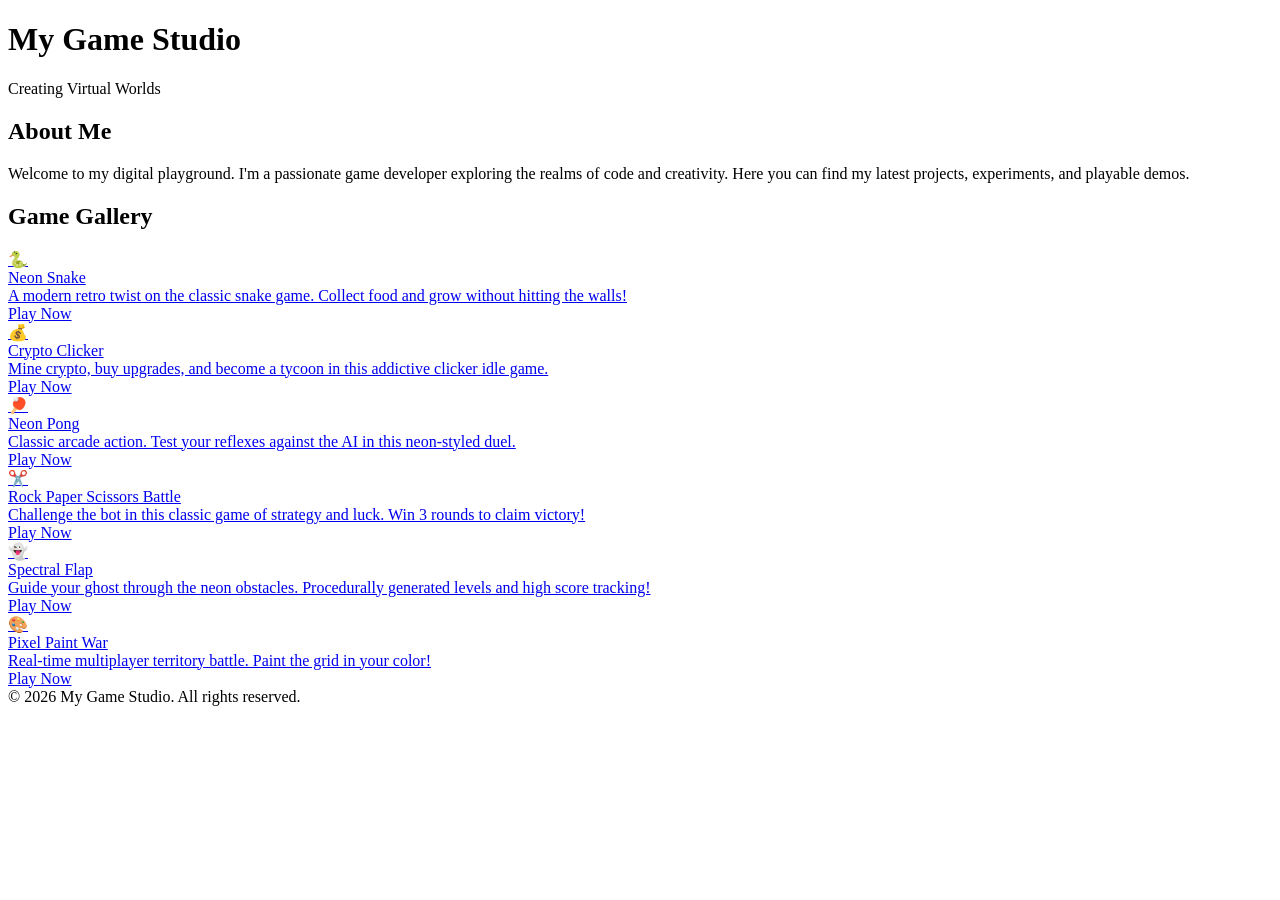
==== index.html @ 2fc1f6f2 "index.html: Renamed RPS to Rock Paper Scissors" ====
<!DOCTYPE html>
<html lang="en">

<head>
    <meta charset="UTF-8">
    <meta name="viewport" content="width=device-width, initial-scale=1.0">
    <title>My Game Studio | Portfolio</title>
    <link rel="stylesheet" href="styles.css">
</head>

<body>

    <header>
        <h1 class="neon-title">My Game Studio</h1>
        <div class="subtitle">Creating Virtual Worlds</div>
    </header>

    <section class="about-section">
        <h2>About Me</h2>
        <p>
            Welcome to my digital playground. I'm a passionate game developer exploring the realms of code and
            creativity.
            Here you can find my latest projects, experiments, and playable demos.
        </p>
    </section>

    <div class="gallery-container">
        <h2 class="section-title">Game Gallery</h2>

        <div class="games-grid">
            <!-- Snake Game Card -->
            <a href="games/01-neon-snake/src/snake.html" class="game-card">
                <div class="card-content">
                    <div class="card-icon">🐍</div>
                    <div class="game-title">Neon Snake</div>
                    <div class="game-desc">A modern retro twist on the classic snake game. Collect food and grow without
                        hitting the walls!</div>
                    <div class="play-btn">Play Now</div>
                </div>
            </a>

            <!-- Crypto Clicker Card -->
            <a href="games/02-crypto-clicker/src/clicker.html" class="game-card">
                <div class="card-content">
                    <div class="card-icon">💰</div>
                    <div class="game-title">Crypto Clicker</div>
                    <div class="game-desc">Mine crypto, buy upgrades, and become a tycoon in this addictive clicker idle
                        game.</div>
                    <div class="play-btn">Play Now</div>
                </div>
            </a>

            <!-- Pong Game Card -->
            <a href="games/03-pong/src/pong.html" class="game-card">
                <div class="card-content">
                    <div class="card-icon">🏓</div>
                    <div class="game-title">Neon Pong</div>
                    <div class="game-desc">Classic arcade action. Test your reflexes against the AI in this neon-styled
                        duel.</div>
                    <div class="play-btn">Play Now</div>
                </div>
            </a>

            <!-- Rock Paper Scissors Card -->
            <a href="games/04-rock-paper-scissors/src/index.html" class="game-card">
                <div class="card-content">
                    <div class="card-icon">✂️</div>
                    <div class="game-title">Rock Paper Scissors Battle</div>
                    <div class="game-desc">Challenge the bot in this classic game of strategy and luck. Win 3 rounds to
                        claim victory!</div>
                    <div class="play-btn">Play Now</div>
                </div>
            </a>

            <!-- Flappy Ghost Card -->
            <a href="games/05-flappy-ghost/index.html" class="game-card">
                <div class="card-content">
                    <div class="card-icon">👻</div>
                    <div class="game-title">Spectral Flap</div>
                    <div class="game-desc">Guide your ghost through the neon obstacles. Procedurally generated levels
                        and high score tracking!</div>
                    <div class="play-btn">Play Now</div>
                </div>
            </a>

            <!-- Pixel Paint War Card -->
            <a href="games/06-pixel-paint-war/src/public/index.html" class="game-card">
                <div class="card-content">
                    <div class="card-icon">🎨</div>
                    <div class="game-title">Pixel Paint War</div>
                    <div class="game-desc">Real-time multiplayer territory battle. Paint the grid in your color!</div>
                    <div class="play-btn">Play Now</div>
                </div>
            </a>
        </div>
    </div>

    <footer>
        &copy; 2026 My Game Studio. All rights reserved.
    </footer>

</body>

</html>
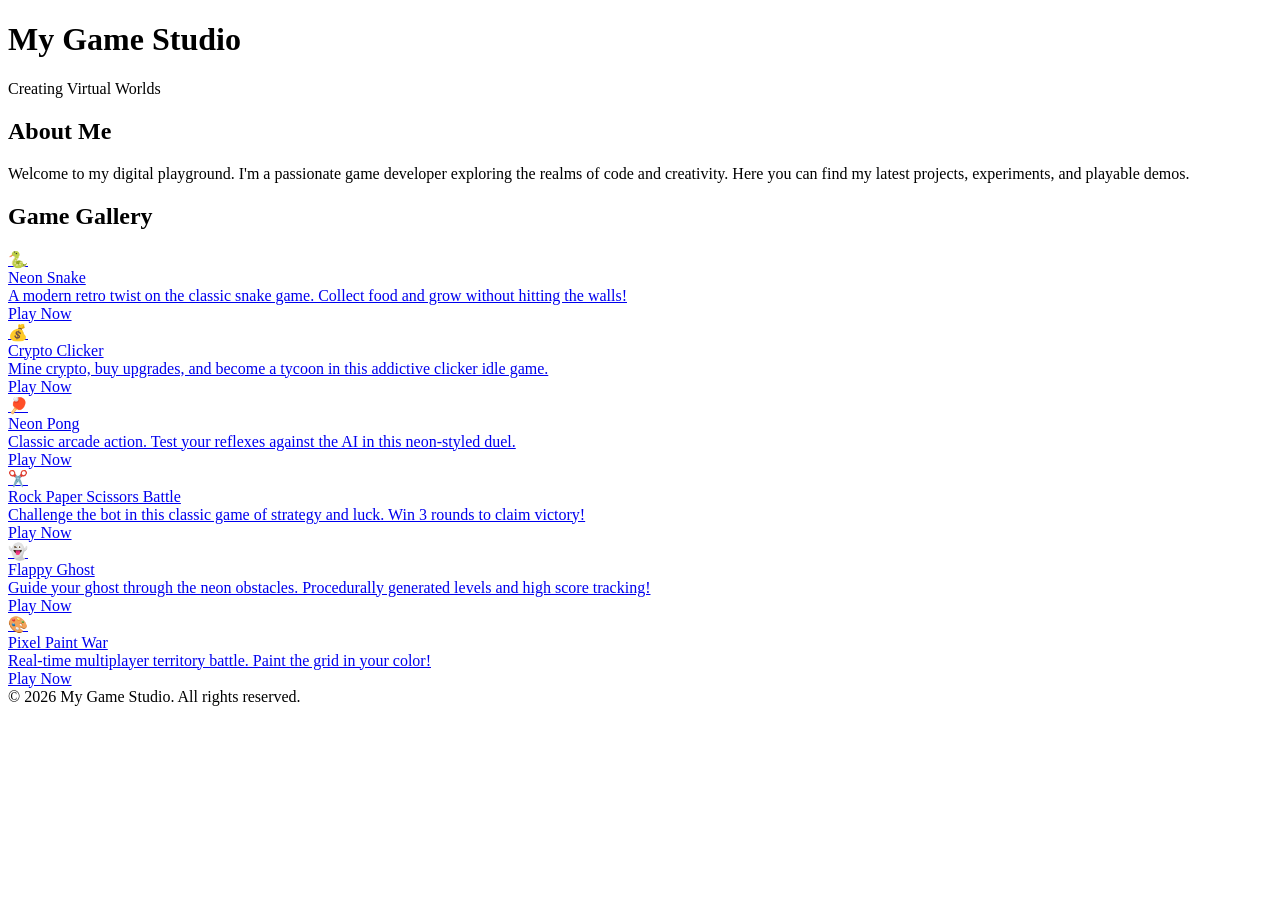
==== commit 47427690: "Flappy Ghost: renamed "Spectral Flap" to "Flappy Ghost" across title, UI, and references" ====
--- a/index.html
+++ b/index.html
@@ -76,7 +76,7 @@
             <a href="games/05-flappy-ghost/index.html" class="game-card">
                 <div class="card-content">
                     <div class="card-icon">👻</div>
-                    <div class="game-title">Spectral Flap</div>
+                    <div class="game-title">Flappy Ghost</div>
                     <div class="game-desc">Guide your ghost through the neon obstacles. Procedurally generated levels
                         and high score tracking!</div>
                     <div class="play-btn">Play Now</div>
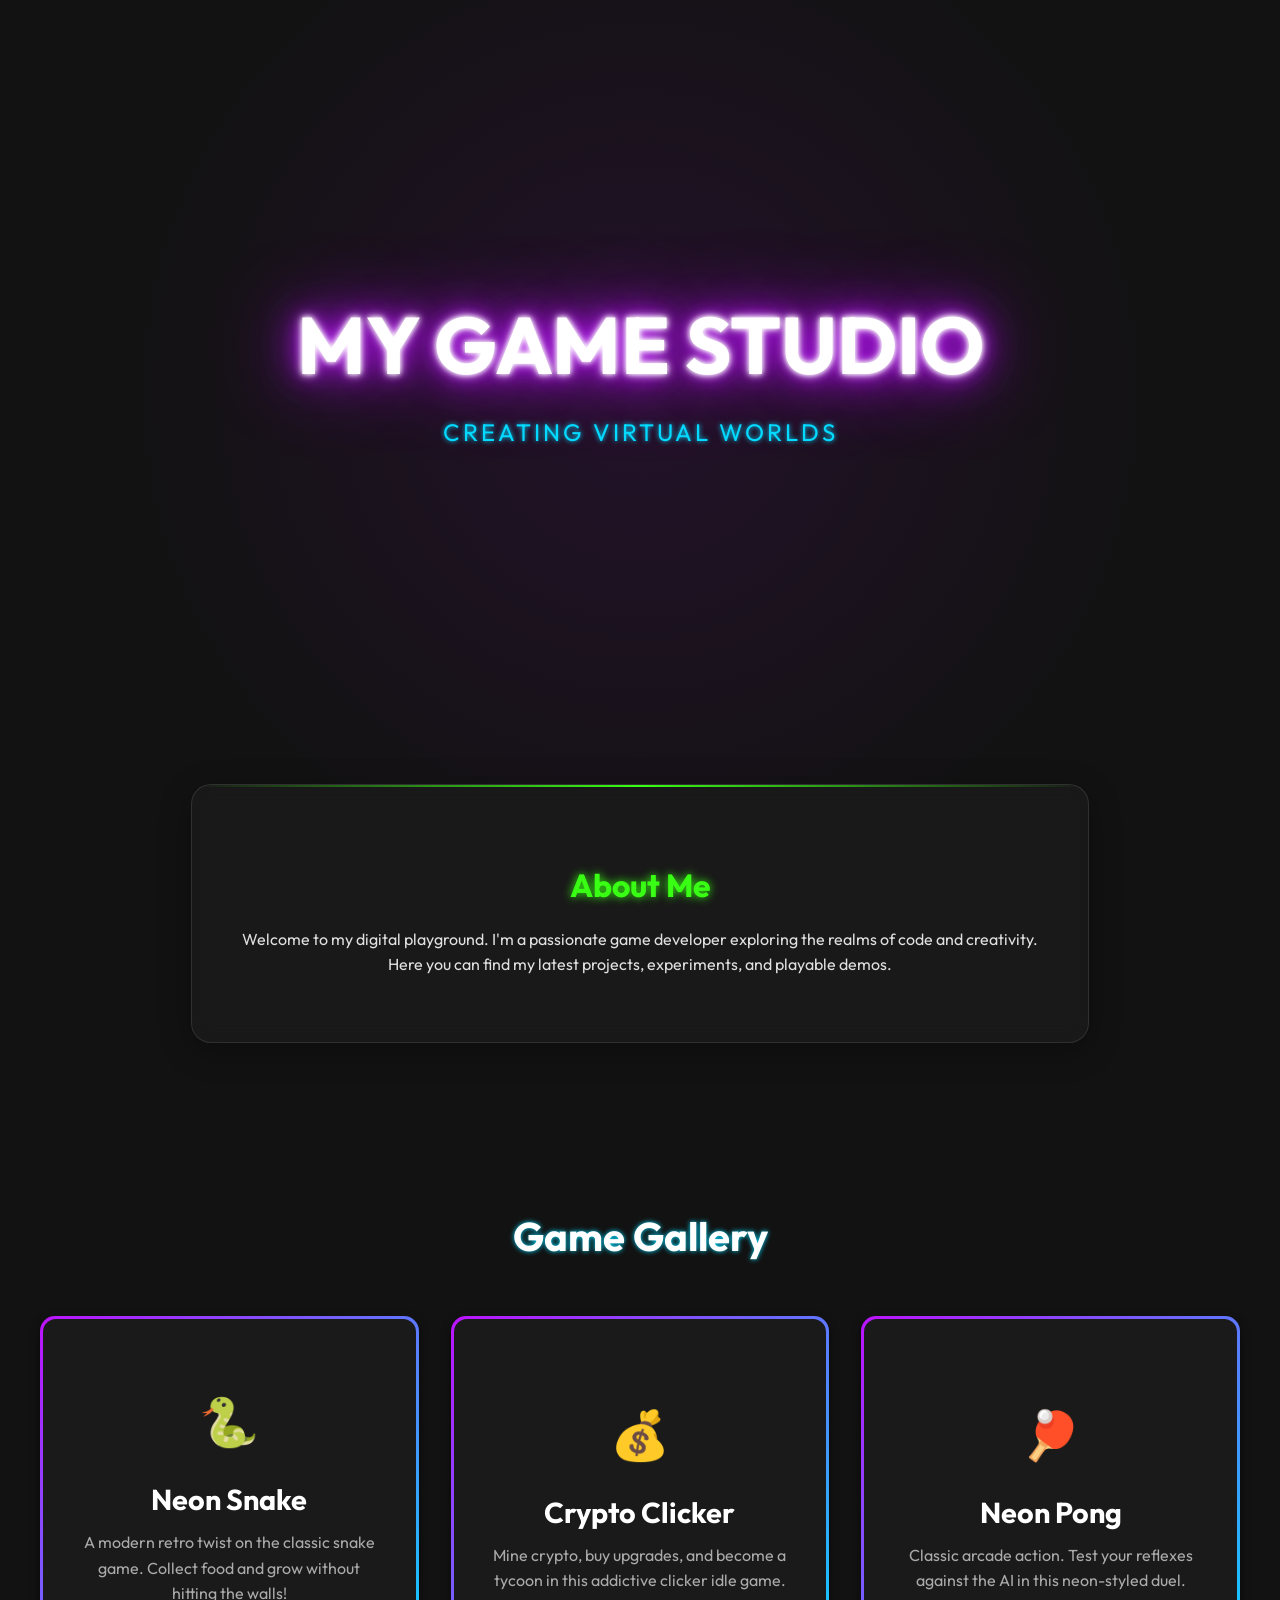
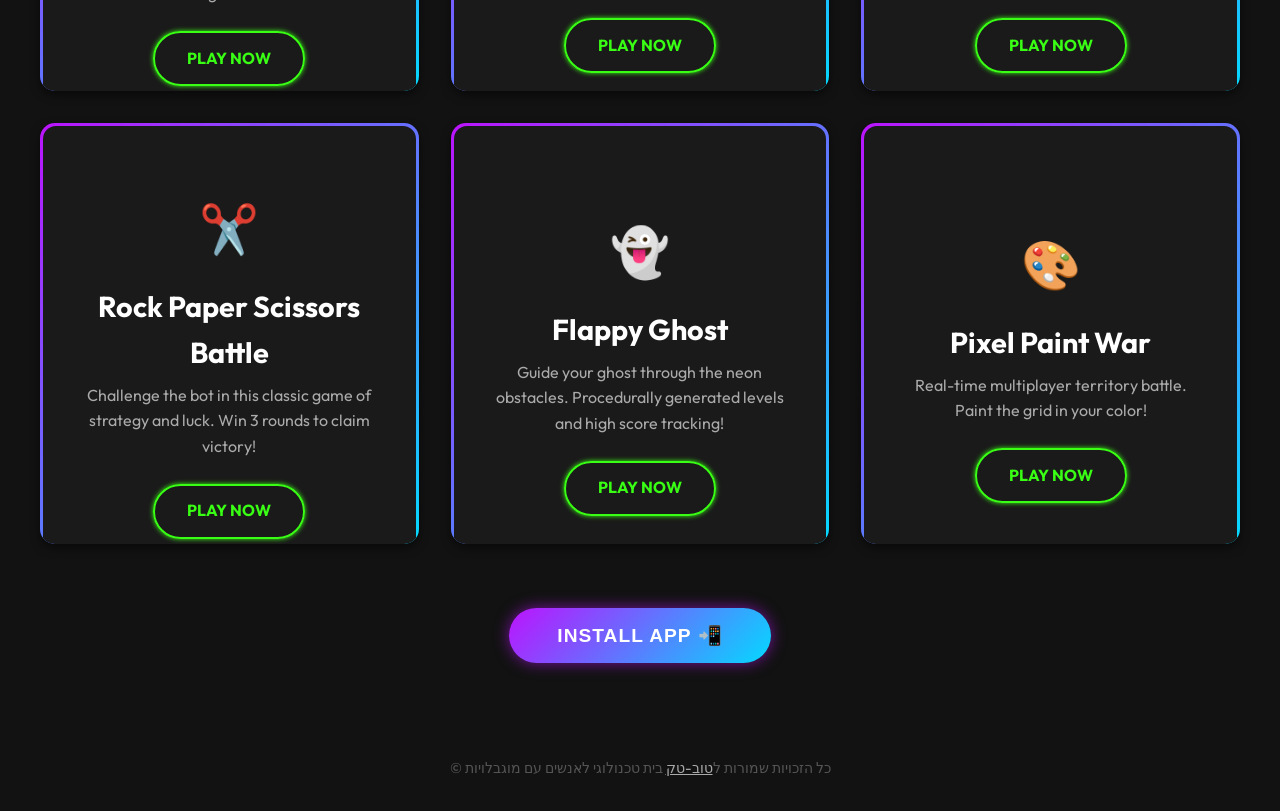
==== commit aae1d13a: "Improve design: Hero section, responsive layout, install button, and footer updates" ====
--- a/index.html
+++ b/index.html
@@ -2,103 +2,164 @@
 <html lang="en">
 
 <head>
-    <meta charset="UTF-8">
-    <meta name="viewport" content="width=device-width, initial-scale=1.0">
-    <title>My Game Studio | Portfolio</title>
-    <link rel="stylesheet" href="styles.css">
+  <meta charset="UTF-8">
+  <meta name="viewport" content="width=device-width, initial-scale=1.0">
+  <title>My Game Studio | Portfolio</title>
+  <link rel="stylesheet" href="styles.css">
+  <link rel="manifest" href="manifest.json">
+  <link rel="icon" href="icons/icon.svg" type="image/svg+xml">
+  <link rel="apple-touch-icon" href="icons/icon.svg">
+  <meta name="theme-color" content="#00ff88">
+  <meta name="apple-mobile-web-app-capable" content="yes">
+  <meta name="apple-mobile-web-app-status-bar-style" content="black-translucent">
 </head>
 
 <body>
 
-    <header>
-        <h1 class="neon-title">My Game Studio</h1>
-        <div class="subtitle">Creating Virtual Worlds</div>
-    </header>
+  <section class="hero-section">
+    <div class="hero-content">
+      <h1 class="neon-title">My Game Studio</h1>
+      <div class="subtitle">Creating Virtual Worlds</div>
 
-    <section class="about-section">
-        <h2>About Me</h2>
-        <p>
-            Welcome to my digital playground. I'm a passionate game developer exploring the realms of code and
-            creativity.
-            Here you can find my latest projects, experiments, and playable demos.
-        </p>
-    </section>
+    </div>
+  </section>
 
-    <div class="gallery-container">
-        <h2 class="section-title">Game Gallery</h2>
+  <section class="about-section">
+    <h2>About Me</h2>
+    <p>
+      Welcome to my digital playground. I'm a passionate game developer exploring the realms of code and
+      creativity.
+      Here you can find my latest projects, experiments, and playable demos.
+    </p>
+  </section>
 
-        <div class="games-grid">
-            <!-- Snake Game Card -->
-            <a href="games/01-neon-snake/src/snake.html" class="game-card">
-                <div class="card-content">
-                    <div class="card-icon">🐍</div>
-                    <div class="game-title">Neon Snake</div>
-                    <div class="game-desc">A modern retro twist on the classic snake game. Collect food and grow without
-                        hitting the walls!</div>
-                    <div class="play-btn">Play Now</div>
-                </div>
-            </a>
+  <div class="gallery-container">
+    <h2 class="section-title">Game Gallery</h2>
 
-            <!-- Crypto Clicker Card -->
-            <a href="games/02-crypto-clicker/src/clicker.html" class="game-card">
-                <div class="card-content">
-                    <div class="card-icon">💰</div>
-                    <div class="game-title">Crypto Clicker</div>
-                    <div class="game-desc">Mine crypto, buy upgrades, and become a tycoon in this addictive clicker idle
-                        game.</div>
-                    <div class="play-btn">Play Now</div>
-                </div>
-            </a>
+    <div class="games-grid">
+      <!-- Snake Game Card -->
+      <a href="games/01-neon-snake/src/snake.html" class="game-card">
+        <div class="card-content">
+          <div class="card-icon">🐍</div>
+          <div class="game-title">Neon Snake</div>
+          <div class="game-desc">A modern retro twist on the classic snake game. Collect food and grow without
+            hitting the walls!
+          </div>
+          <div class="play-btn">Play Now</div>
+        </div>
+      </a>
 
-            <!-- Pong Game Card -->
-            <a href="games/03-pong/src/pong.html" class="game-card">
-                <div class="card-content">
-                    <div class="card-icon">🏓</div>
-                    <div class="game-title">Neon Pong</div>
-                    <div class="game-desc">Classic arcade action. Test your reflexes against the AI in this neon-styled
-                        duel.</div>
-                    <div class="play-btn">Play Now</div>
-                </div>
-            </a>
+      <!-- Crypto Clicker Card -->
+      <a href="games/02-crypto-clicker/src/clicker.html" class="game-card">
+        <div class="card-content">
+          <div class="card-icon">💰</div>
+          <div class="game-title">Crypto Clicker</div>
+          <div class="game-desc">Mine crypto, buy upgrades, and become a tycoon in this addictive clicker idle
+            game.
+          </div>
+          <div class="play-btn">Play Now</div>
+        </div>
+      </a>
 
-            <!-- Rock Paper Scissors Card -->
-            <a href="games/04-rock-paper-scissors/src/index.html" class="game-card">
-                <div class="card-content">
-                    <div class="card-icon">✂️</div>
-                    <div class="game-title">Rock Paper Scissors Battle</div>
-                    <div class="game-desc">Challenge the bot in this classic game of strategy and luck. Win 3 rounds to
-                        claim victory!</div>
-                    <div class="play-btn">Play Now</div>
-                </div>
-            </a>
+      <!-- Pong Game Card -->
+      <a href="games/03-pong/src/pong.html" class="game-card">
+        <div class="card-content">
+          <div class="card-icon">🏓</div>
+          <div class="game-title">Neon Pong</div>
+          <div class="game-desc">Classic arcade action. Test your reflexes against the AI in this neon-styled
+            duel.
+          </div>
+          <div class="play-btn">Play Now</div>
+        </div>
+      </a>
 
-            <!-- Flappy Ghost Card -->
-            <a href="games/05-flappy-ghost/index.html" class="game-card">
-                <div class="card-content">
-                    <div class="card-icon">👻</div>
-                    <div class="game-title">Flappy Ghost</div>
-                    <div class="game-desc">Guide your ghost through the neon obstacles. Procedurally generated levels
-                        and high score tracking!</div>
-                    <div class="play-btn">Play Now</div>
-                </div>
-            </a>
+      <!-- Rock Paper Scissors Card -->
+      <a href="games/04-rock-paper-scissors/src/index.html" class="game-card">
+        <div class="card-content">
+          <div class="card-icon">✂️</div>
+          <div class="game-title">Rock Paper Scissors Battle</div>
+          <div class="game-desc">Challenge the bot in this classic game of strategy and luck. Win 3 rounds to
+            claim victory!
+          </div>
+          <div class="play-btn">Play Now</div>
+        </div>
+      </a>
 
-            <!-- Pixel Paint War Card -->
-            <a href="games/06-pixel-paint-war/src/public/index.html" class="game-card">
-                <div class="card-content">
-                    <div class="card-icon">🎨</div>
-                    <div class="game-title">Pixel Paint War</div>
-                    <div class="game-desc">Real-time multiplayer territory battle. Paint the grid in your color!</div>
-                    <div class="play-btn">Play Now</div>
-                </div>
-            </a>
+      <!-- Flappy Ghost Card -->
+      <a href="games/05-flappy-ghost/index.html" class="game-card">
+        <div class="card-content">
+          <div class="card-icon">👻</div>
+          <div class="game-title">Flappy Ghost</div>
+          <div class="game-desc">Guide your ghost through the neon obstacles. Procedurally generated levels
+            and high score tracking!
+          </div>
+          <div class="play-btn">Play Now</div>
         </div>
+      </a>
+
+      <!-- Pixel Paint War Card -->
+      <a href="games/06-pixel-paint-war/src/index.html" class="game-card">
+        <div class="card-content">
+          <div class="card-icon">🎨</div>
+          <div class="game-title">Pixel Paint War</div>
+          <div class="game-desc">Real-time multiplayer territory battle. Paint the grid in your color!</div>
+          <div class="play-btn">Play Now</div>
+        </div>
+      </a>
     </div>
+  </div>
 
-    <footer>
-        &copy; 2026 My Game Studio. All rights reserved.
-    </footer>
+  <div style="text-align: center; margin-bottom: 4rem;">
+    <button id="install-pwa" class="cta-button">Install App 📲</button>
+  </div>
+
+  <footer>
+    <p>&copy; כל הזכויות שמורות ל<a href="https://tovtech.org" target="_blank"
+        style="color: #aaa; text-decoration: underline;">טוב-טק</a> בית טכנולוגי לאנשים עם מוגבלויות</p>
+  </footer>
 
 </body>
 
-</html>
+
+<script type="module">
+  if ("serviceWorker" in navigator) {
+    try {
+      let deferredPrompt;
+      const installBtn = document.querySelector("#install-pwa");
+
+      addEventListener("beforeinstallprompt", e => {
+        console.log("beforeinstallprompt fired");
+        // Prevent the mini-infobar from taking over the screen
+        e.preventDefault();
+        // Stash the event so it can be triggered later.
+        deferredPrompt = e;
+        // Update UI notify the user they can install the PWA
+        installBtn.style.display = "block";
+      });
+
+      installBtn.addEventListener("click", async () => {
+        if (!deferredPrompt) {
+          console.log("Install prompt not ready");
+          return;
+        }
+        // Show the install prompt
+        deferredPrompt.prompt();
+        // Wait for the user to respond to the prompt
+        const { outcome } = await deferredPrompt.userChoice;
+        console.log(`User response to the install prompt: ${outcome}`);
+        // We've used the prompt, and can't use it again, throw it away
+        deferredPrompt = null;
+        // Hide the button again
+        installBtn.style.display = "none";
+      });
+
+      const registration = await navigator.serviceWorker.register("./sw.js");
+      console.log("ServiceWorker registration successful with scope: ", registration.scope);
+    } catch (error) {
+      console.error("ServiceWorker registration failed:", error);
+    }
+
+  }
+</script>
+
+</html>
--- a/styles.css
+++ b/styles.css
@@ -0,0 +1,304 @@
+/* Global Styles */
+@import url('https://fonts.googleapis.com/css2?family=Outfit:wght@300;400;700&display=swap');
+
+:root {
+  --bg-color: #121212;
+  --card-bg: #1e1e1e;
+  --text-color: #e0e0e0;
+  --neon-green: #39ff14;
+  --neon-purple: #bc13fe;
+  --neon-blue: #04d9ff;
+  --font-main: 'Outfit', sans-serif;
+}
+
+body {
+  background-color: var(--bg-color);
+  color: var(--text-color);
+  font-family: var(--font-main), sans-serif;
+  margin: 0;
+  padding: 0;
+  line-height: 1.6;
+  overflow-x: hidden;
+}
+
+a {
+  text-decoration: none;
+  color: inherit;
+}
+
+/* Hero Section */
+.hero-section {
+  display: flex;
+  align-items: center;
+  justify-content: center;
+  min-height: 80vh;
+  text-align: center;
+  background: radial-gradient(circle at center, rgba(188, 19, 254, 0.1) 0%, rgba(18, 18, 18, 1) 70%);
+  padding: 2rem;
+}
+
+.hero-content {
+  display: flex;
+  flex-direction: column;
+  align-items: center;
+  gap: 1.5rem;
+  max-width: 800px;
+}
+
+h1.neon-title {
+  font-size: 5rem;
+  font-weight: 700;
+  color: #fff;
+  text-transform: uppercase;
+  text-shadow: 0 0 5px #fff,
+    0 0 10px #fff,
+    0 0 20px var(--neon-purple),
+    0 0 40px var(--neon-purple),
+    0 0 80px var(--neon-purple);
+  margin: 0;
+  animation: flicker 3s infinite alternate;
+  line-height: 1.1;
+}
+
+.subtitle {
+  font-size: 1.5rem;
+  color: var(--neon-blue);
+  letter-spacing: 3px;
+  text-transform: uppercase;
+  text-shadow: 0 0 5px var(--neon-blue);
+  margin-bottom: 2rem;
+}
+
+/* Install Button */
+.cta-button {
+  background: linear-gradient(135deg, var(--neon-purple), var(--neon-blue));
+  color: #fff;
+  border: none;
+  padding: 1rem 3rem;
+  font-size: 1.2rem;
+  font-weight: 700;
+  border-radius: 50px;
+  cursor: pointer;
+  text-transform: uppercase;
+  letter-spacing: 1px;
+  box-shadow: 0 0 15px rgba(188, 19, 254, 0.6);
+  transition: all 0.3s ease;
+  margin-top: 2rem;
+}
+
+.cta-button:hover {
+  transform: translateY(-3px) scale(1.05);
+  box-shadow: 0 0 30px rgba(4, 217, 255, 0.8),
+    0 0 60px rgba(188, 19, 254, 0.6);
+}
+
+.cta-button:active {
+  transform: translateY(1px);
+}
+
+/* About Section */
+/* About Section */
+.about-section {
+  max-width: 800px;
+  margin: 0 auto 6rem auto;
+  padding: 3rem;
+  text-align: center;
+  background: rgba(30, 30, 30, 0.6);
+  border-radius: 20px;
+  backdrop-filter: blur(10px);
+  -webkit-backdrop-filter: blur(10px);
+  box-shadow: 0 8px 32px rgba(0, 0, 0, 0.3);
+  border: 1px solid rgba(255, 255, 255, 0.1);
+  position: relative;
+  overflow: hidden;
+}
+
+.about-section::before {
+  content: '';
+  position: absolute;
+  top: 0;
+  left: 0;
+  right: 0;
+  height: 2px;
+  background: linear-gradient(90deg, transparent, var(--neon-green), transparent);
+}
+
+.about-section h2 {
+  font-size: 2rem;
+  margin-bottom: 1rem;
+  color: var(--neon-green);
+  text-shadow: 0 0 10px var(--neon-green);
+}
+
+/* Gallery Grid */
+.gallery-container {
+  max-width: 1200px;
+  margin: 0 auto;
+  padding: 2rem;
+}
+
+.section-title {
+  text-align: center;
+  font-size: 2.5rem;
+  margin-bottom: 3rem;
+  color: #fff;
+  text-shadow: 0 0 5px var(--neon-blue);
+}
+
+.games-grid {
+  display: grid;
+  grid-template-columns: repeat(auto-fit, minmax(300px, 1fr));
+  gap: 2rem;
+  justify-content: center;
+}
+
+.game-card {
+  background: var(--card-bg);
+  border-radius: 15px;
+  padding: 3px;
+  /* For border gradient */
+  background-image: linear-gradient(135deg, var(--neon-purple), var(--neon-blue));
+  position: relative;
+  transition: transform 0.3s ease, box-shadow 0.3s ease;
+  cursor: pointer;
+  overflow: hidden;
+  box-shadow: 0 4px 10px rgba(0, 0, 0, 0.5);
+  /* Lift off background */
+  padding-bottom: 5px;
+  /* Thicker bottom border effect */
+}
+
+.game-card:hover {
+  transform: translateY(-10px) scale(1.02);
+  box-shadow: 0 0 20px rgba(188, 19, 254, 0.5),
+    0 0 40px rgba(4, 217, 255, 0.3);
+}
+
+.card-content {
+  background: #1a1a1a;
+  border-radius: 13px;
+  /* Slightly less than parent */
+  padding: 2rem;
+  height: 100%;
+  display: flex;
+  flex-direction: column;
+  align-items: center;
+  justify-content: center;
+  text-align: center;
+}
+
+.card-icon {
+  font-size: 3rem;
+  margin-bottom: 1rem;
+}
+
+.game-title {
+  font-size: 1.8rem;
+  font-weight: 700;
+  margin-bottom: 0.5rem;
+  color: #fff;
+}
+
+.game-desc {
+  font-size: 1rem;
+  color: #aaa;
+  margin-bottom: 1.5rem;
+}
+
+.play-btn {
+  display: inline-block;
+  padding: 0.8rem 2rem;
+  background: transparent;
+  border: 2px solid var(--neon-green);
+  color: var(--neon-green);
+  font-weight: 700;
+  text-transform: uppercase;
+  border-radius: 30px;
+  transition: all 0.3s ease;
+  box-shadow: 0 0 5px var(--neon-green);
+}
+
+.game-card:hover .play-btn {
+  background: var(--neon-green);
+  color: #000;
+  box-shadow: 0 0 20px var(--neon-green);
+}
+
+/* Footer */
+footer {
+  text-align: center;
+  padding: 1rem;
+  margin-top: 2rem;
+  color: #555;
+  font-size: 0.9rem;
+}
+
+/* Animation Keyframes */
+@keyframes flicker {
+
+  0%,
+  18%,
+  22%,
+  25%,
+  53%,
+  57%,
+  100% {
+    text-shadow: 0 0 4px #fff,
+      0 0 11px #fff,
+      0 0 19px #fff,
+      0 0 40px var(--neon-purple),
+      0 0 80px var(--neon-purple),
+      0 0 90px var(--neon-purple),
+      0 0 100px var(--neon-purple),
+      0 0 150px var(--neon-purple);
+  }
+
+
+  20%,
+  24%,
+  55% {
+    text-shadow: none;
+  }
+}
+
+/* Mobile Responsiveness */
+@media (max-width: 768px) {
+  .hero-section {
+    min-height: 60vh;
+    padding: 1rem;
+  }
+
+  h1.neon-title {
+    font-size: 3rem;
+  }
+
+  .subtitle {
+    font-size: 1rem;
+    letter-spacing: 1px;
+  }
+
+  .section-title {
+    font-size: 2rem;
+  }
+
+  .about-section {
+    width: 90%;
+    margin: 0 auto 4rem auto;
+    padding: 2rem 1rem;
+  }
+
+  .gallery-container {
+    padding: 1rem;
+  }
+
+  .games-grid {
+    grid-template-columns: 1fr;
+    gap: 1.5rem;
+  }
+
+  .cta-button {
+    width: 100%;
+    max-width: 300px;
+    padding: 1rem;
+  }
+}
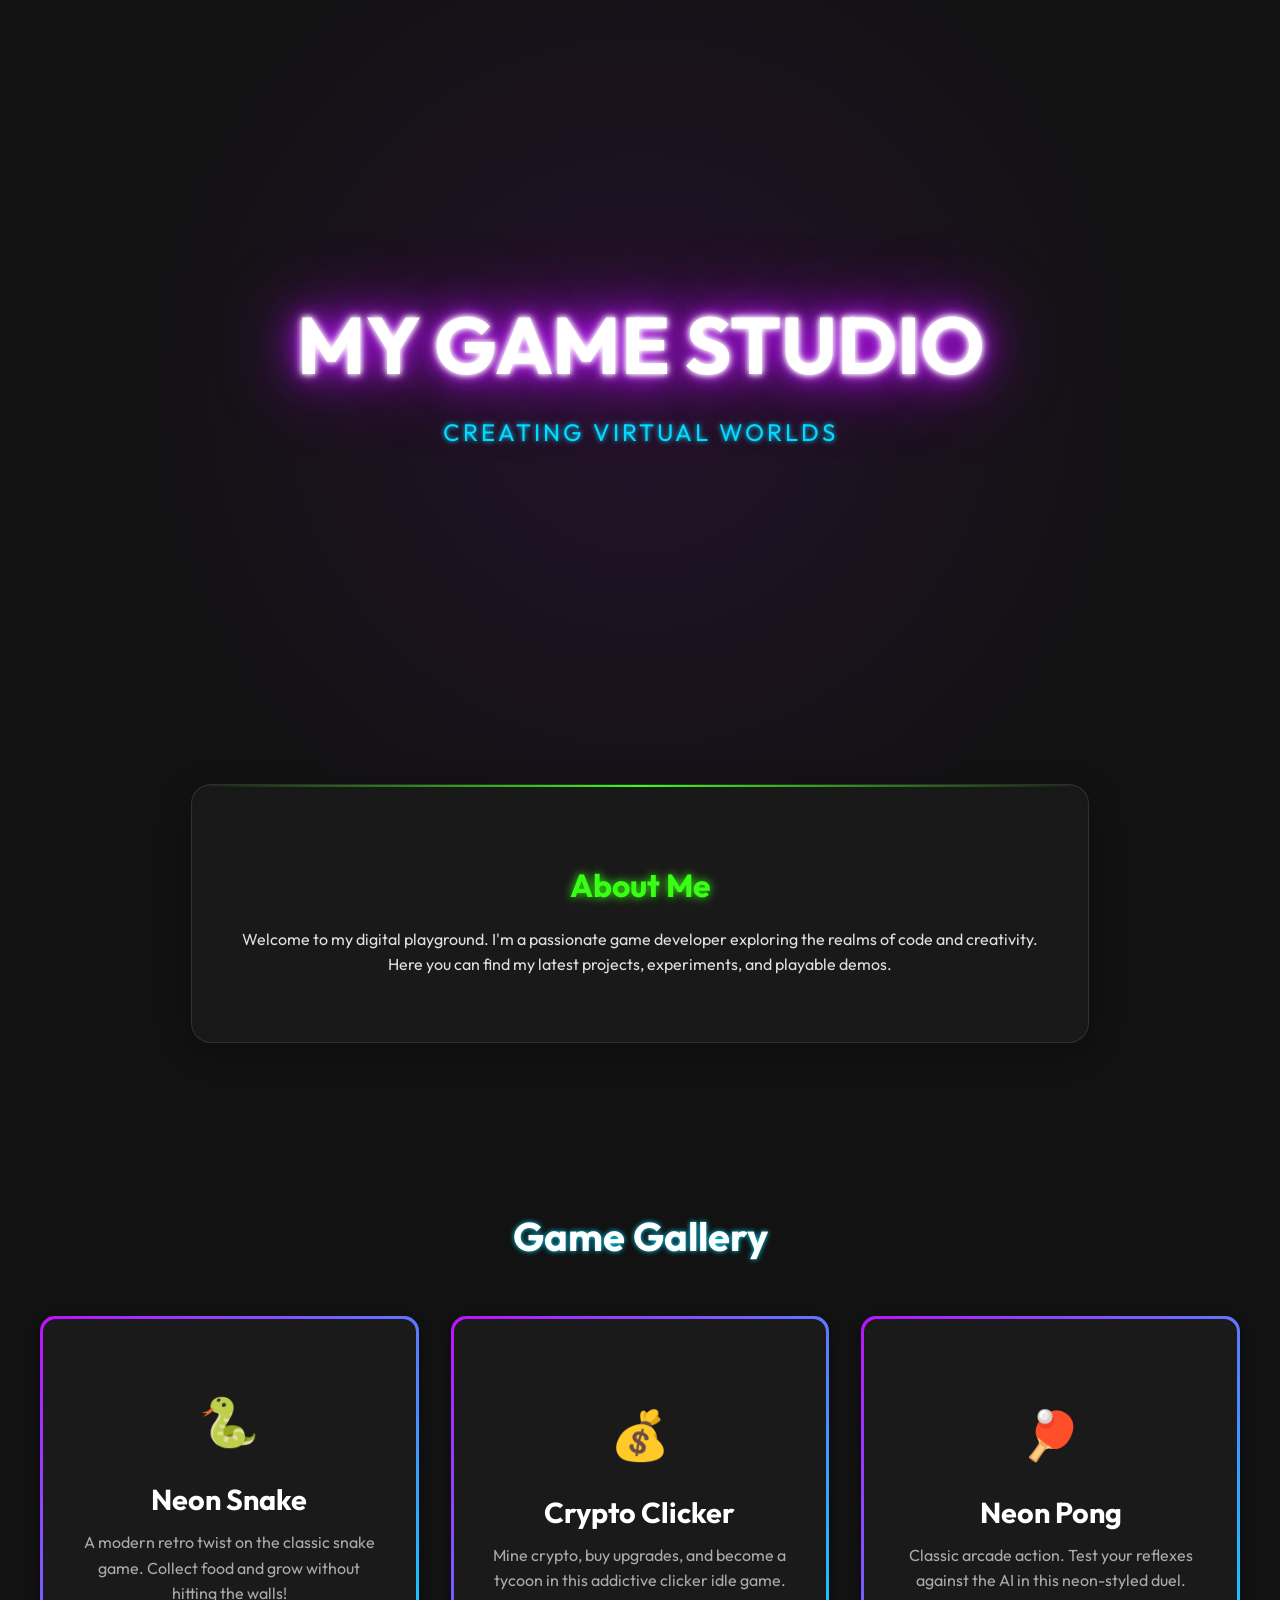
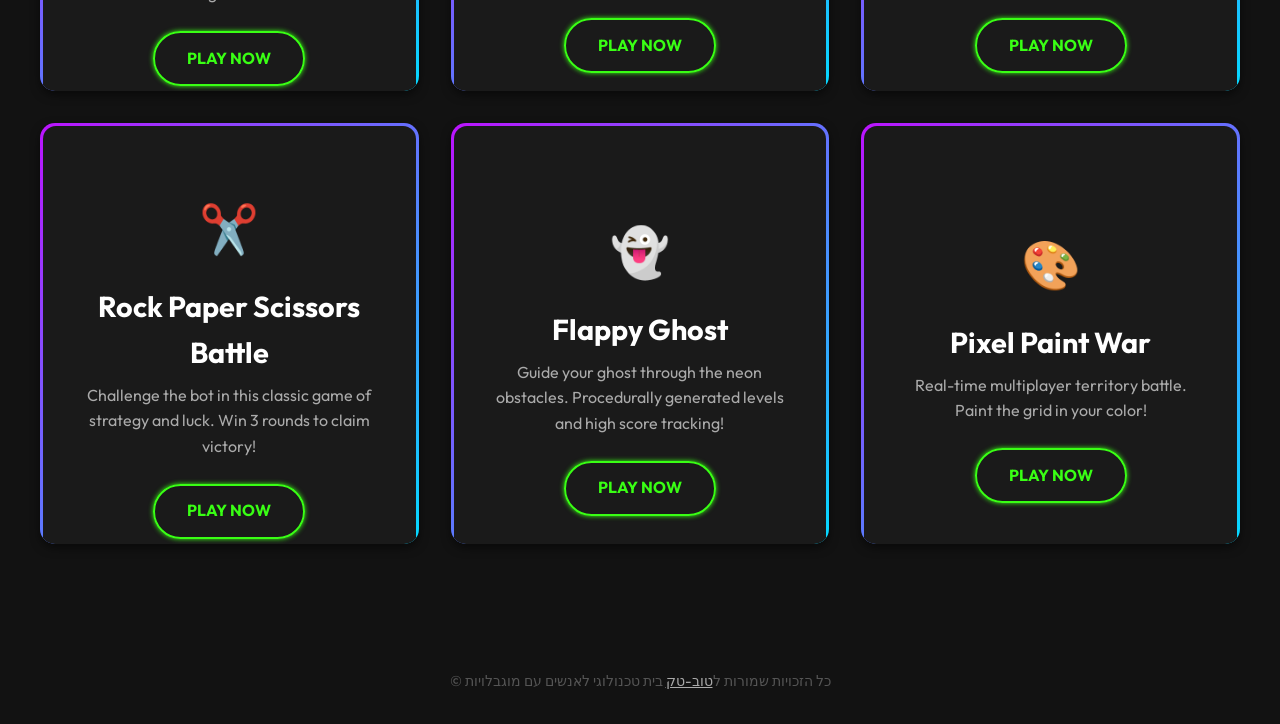
==== commit ca2c536e: "Revert install button to original logic and style" ====
--- a/index.html
+++ b/index.html
@@ -110,7 +110,7 @@
   </div>
 
   <div style="text-align: center; margin-bottom: 4rem;">
-    <button id="install-pwa" class="cta-button">Install App 📲</button>
+    <button id="install-pwa" style="margin: 0 auto; display: none;">Install App</button>
   </div>
 
   <footer>
@@ -138,10 +138,6 @@
       });
 
       installBtn.addEventListener("click", async () => {
-        if (!deferredPrompt) {
-          console.log("Install prompt not ready");
-          return;
-        }
         // Show the install prompt
         deferredPrompt.prompt();
         // Wait for the user to respond to the prompt
